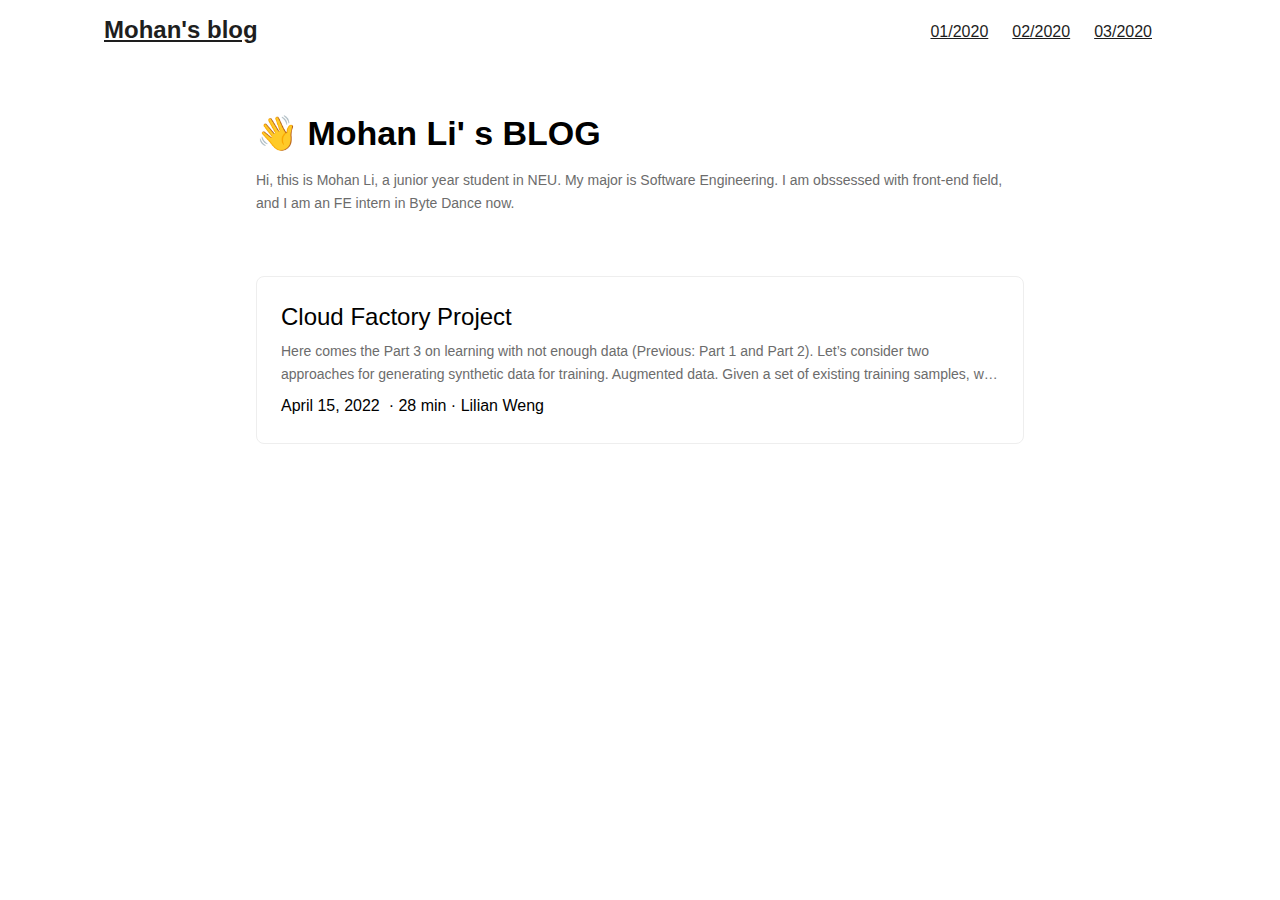
==== index.html @ 45b0d497 "feat: init" ====
<!DOCTYPE html>
<html lang="en">
  <head>
    <meta charset="UTF-8" />
    <meta http-equiv="X-UA-Compatible" content="IE=edge" />
    <meta name="viewport" content="width=device-width, initial-scale=1.0" />
    <title>Mohan li's blog</title>
    <link rel="stylesheet" href="styles/reset.css" />
    <link rel="stylesheet" href="styles/blog.css" />
  </head>
  <body>
    <!-- header -->
    <header class="header">
      <nav class="nav">
        <div class="logo">
          <a href="">Mohan's blog</a>
        </div>
        <ul id="menu">
          <li><a href="">01/2020</a></li>
          <li><a href="">02/2020</a></li>
          <li><a href="">03/2020</a></li>
        </ul>
      </nav>
    </header>

    <!-- main part -->
    <main class="main">
      <!-- my info -->
      <article class="home-info">
        <header class="home-header">
          <h1>👋 Mohan Li' s BLOG</h1>
        </header>
        <section class="header-content">
          <p>
            Hi, this is Mohan Li, a junior year student in NEU. My major is Software Engineering. 
            I am obssessed with front-end field, and I am an FE intern in Byte Dance now. 
          </p>
        </section>
      </article>
      <!-- article entries -->
      <article class="post-entry">
        <header class="entry-header">
          <h2>Cloud Factory Project</h2>
        </header>
        <section class="entry-content">
            <p>
              Here comes the Part 3 on learning with not enough data (Previous:
              Part 1 and Part 2). Let’s consider two approaches for generating
              synthetic data for training. Augmented data. Given a set of
              existing training samples, we can apply a variety of augmentation,
              distortion and transformation to derive new data points without
              losing the key attributes. We have covered a bunch of augmentation
              methods on text and images in a previous post on contrastive
              learning....
            </p>
        </section>
        <footer class="entry-footer">
            <span>April 15, 2022</span>
            &nbsp;·&nbsp;28 min&nbsp;·&nbsp;Lilian Weng
        </footer>
        <a class="entry-link" aria-label="Cloud Factory Project" href="cloudFactory.html"></a>
      </article>
    </main>

    <script src="scripts/blog.js"></script>
  </body>
</html>
---- styles/blog.css ----
/* header */
.nav{
    display: flex;
    flex-wrap: wrap;
    justify-content: space-between;
    max-width: calc(var(--nav-width) + var(--gap) * 2);
    margin-inline-start: auto;
    margin-inline-end: auto;
    line-height: var(--header-height);
}
.nav a{
    color: var(--primary);
}
.logo a{
    font-size: 24px;
    font-weight: 700;
}
#menu{
    list-style: none;
    word-break: keep-all;
    overflow-x: auto;
    white-space: nowrap;
    display: flex;
    margin: auto var(--gap);
}
#menu li+li{
    margin-inline-start: var(--gap);
}
/* main */
.main{
    position: relative;
    min-height: calc(100vh - var(--header-height) - var(--footer-height));
    max-width: calc(var(--main-width) + var(--gap) * 2);
    margin: auto;
    padding: var(--gap);
}
.home-info{
    position: relative;
    display: flex;
    flex-direction: column;
    justify-content: center;
    margin: var(--gap)0 calc(var(--gap) * 2);
}
.home-header{
    overflow: hidden;
    display: -webkit-box;
    -webkit-box-orient: vertical;
    -webkit-line-clamp: 3;
    font-size: 34px;
    line-height: 1.3;
    font-weight: bold;
}
.header-content{
    margin: 14px 0;
    font-size: 16px;
    color: var(--secondary);
    font-size: 14px;
    line-height: 1.6;
    overflow: hidden;
    display: -webkit-box;
    -webkit-box-orient: vertical;
}

.post-entry{
    position: relative;
    margin-bottom: var(--gap);
    padding: var(--gap);
    background: var(--entry);
    border-radius: var(--radius);
    transition: transform .1s;
    border: 1px solid var(--border);
}
.entry-header h2{
    font-size: 24px;
    line-height: 1.3;
}
.entry-content{
    margin: 8px 0;
    color: var(--secondary);
    font-size: 14px;
    line-height: 1.6;
    overflow: hidden;
    display: -webkit-box;
    -webkit-box-orient: vertical;
    -webkit-line-clamp: 2;
}
.entry-link{
    position: absolute;
    left: 0;
    right: 0;
    top: 0;
    bottom: 0;
}
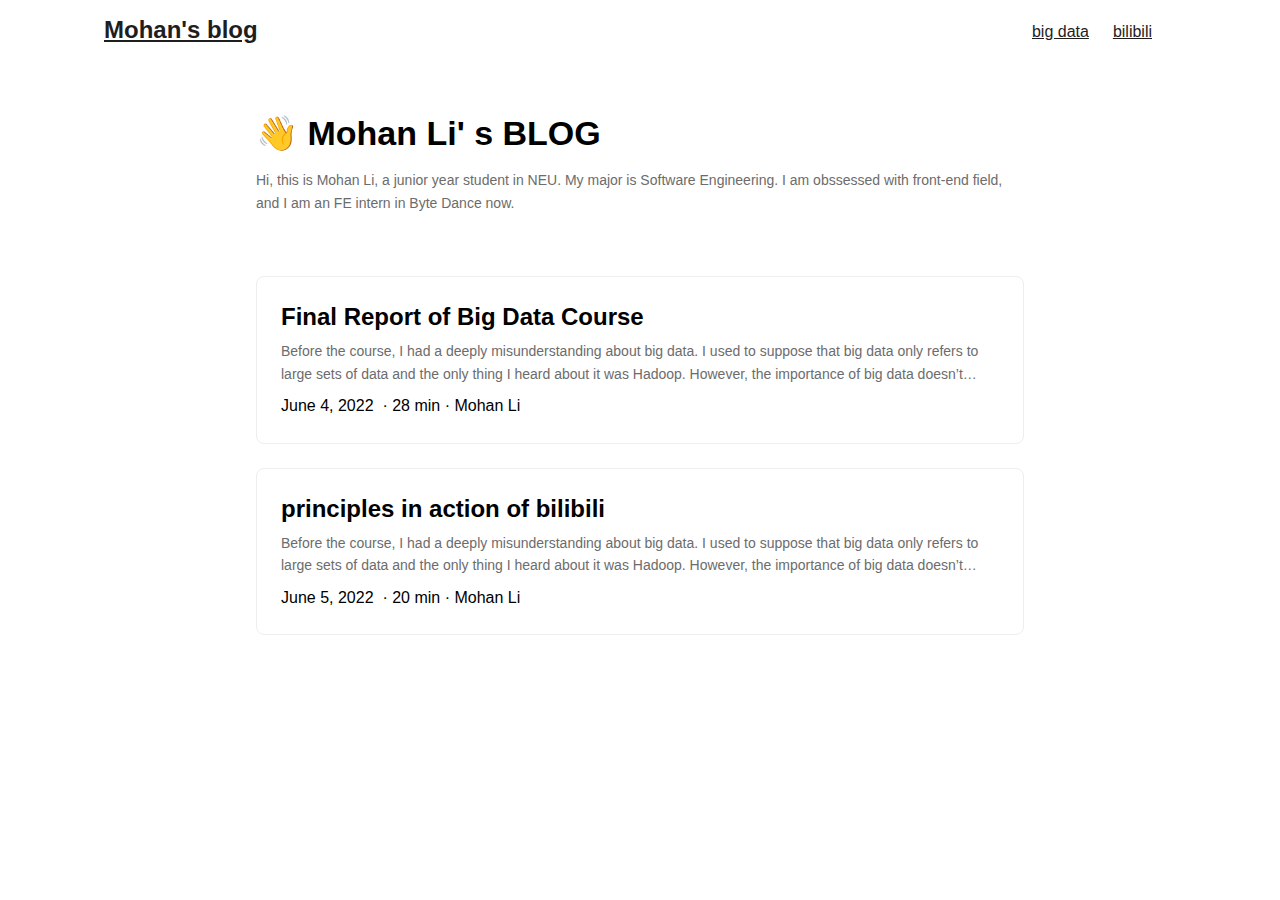
==== commit a790b2bc: "feat: header" ====
--- a/index.html
+++ b/index.html
@@ -10,15 +10,14 @@
   </head>
   <body>
     <!-- header -->
-    <header class="header">
+    <header class="header" id="header">
       <nav class="nav">
         <div class="logo">
           <a href="">Mohan's blog</a>
         </div>
         <ul id="menu">
-          <li><a href="">01/2020</a></li>
-          <li><a href="">02/2020</a></li>
-          <li><a href="">03/2020</a></li>
+          <li><a href="../articles/BigData.html">big data</a></li>
+          <li><a href="../articles/bilibili.html">bilibili</a></li>
         </ul>
       </nav>
     </header>
@@ -32,36 +31,61 @@
         </header>
         <section class="header-content">
           <p>
-            Hi, this is Mohan Li, a junior year student in NEU. My major is Software Engineering. 
-            I am obssessed with front-end field, and I am an FE intern in Byte Dance now. 
+            Hi, this is Mohan Li, a junior year student in NEU. My major is
+            Software Engineering. I am obssessed with front-end field, and I am
+            an FE intern in Byte Dance now.
           </p>
         </section>
       </article>
       <!-- article entries -->
       <article class="post-entry">
         <header class="entry-header">
-          <h2>Cloud Factory Project</h2>
+          <h2>Final Report of Big Data Course</h2>
         </header>
         <section class="entry-content">
-            <p>
-              Here comes the Part 3 on learning with not enough data (Previous:
-              Part 1 and Part 2). Let’s consider two approaches for generating
-              synthetic data for training. Augmented data. Given a set of
-              existing training samples, we can apply a variety of augmentation,
-              distortion and transformation to derive new data points without
-              losing the key attributes. We have covered a bunch of augmentation
-              methods on text and images in a previous post on contrastive
-              learning....
-            </p>
+          <p>
+            Before the course, I had a deeply misunderstanding about big data. I
+            used to suppose that big data only refers to large sets of data and
+            the only thing I heard about it was Hadoop. However, the importance
+            of big data doesn’t simply revolve...
+          </p>
         </section>
         <footer class="entry-footer">
-            <span>April 15, 2022</span>
-            &nbsp;·&nbsp;28 min&nbsp;·&nbsp;Lilian Weng
+          <span>June 4, 2022</span>
+          &nbsp;·&nbsp;28 min&nbsp;·&nbsp;Mohan Li
         </footer>
-        <a class="entry-link" aria-label="Cloud Factory Project" href="cloudFactory.html"></a>
+        <a
+          class="entry-link"
+          aria-label="Cloud Factory Project"
+          href="./articles/BigData.html"
+        ></a>
+      </article>
+
+      <article class="post-entry">
+        <header class="entry-header">
+          <h2>principles in action of bilibili</h2>
+        </header>
+        <section class="entry-content">
+          <p>
+            Before the course, I had a deeply misunderstanding about big data. I
+            used to suppose that big data only refers to large sets of data and
+            the only thing I heard about it was Hadoop. However, the importance
+            of big data doesn’t simply revolve...
+          </p>
+        </section>
+        <footer class="entry-footer">
+          <span>June 5, 2022</span>
+          &nbsp;·&nbsp;20 min&nbsp;·&nbsp;Mohan Li
+        </footer>
+        <a
+          class="entry-link"
+          aria-label="Cloud Factory Project"
+          href="./articles/bilibili.html"
+        ></a>
       </article>
     </main>
 
     <script src="scripts/blog.js"></script>
   </body>
 </html>
+<script src="./scripts/blog.js"></script>
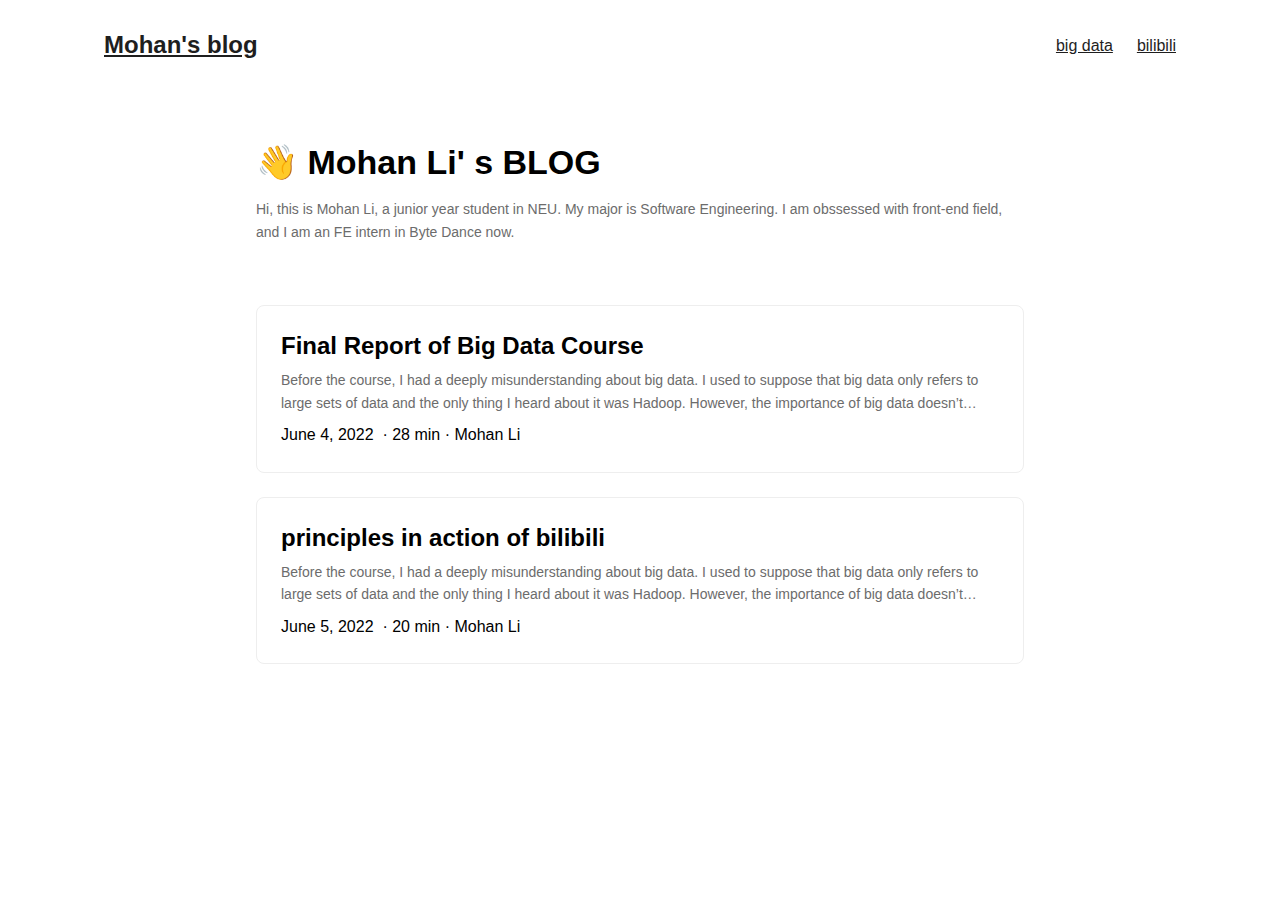
==== commit 23e28ebd: "feat: head icon" ====
--- a/index.html
+++ b/index.html
@@ -5,6 +5,7 @@
     <meta http-equiv="X-UA-Compatible" content="IE=edge" />
     <meta name="viewport" content="width=device-width, initial-scale=1.0" />
     <title>Mohan li's blog</title>
+    <link rel="icon" type="image/png" href="/favicon.png">
     <link rel="stylesheet" href="styles/reset.css" />
     <link rel="stylesheet" href="styles/blog.css" />
   </head>
--- a/styles/blog.css
+++ b/styles/blog.css
@@ -3,6 +3,7 @@
     display: flex;
     flex-wrap: wrap;
     justify-content: space-between;
+    align-items: center;
     max-width: calc(var(--nav-width) + var(--gap) * 2);
     margin-inline-start: auto;
     margin-inline-end: auto;
@@ -21,7 +22,6 @@
     overflow-x: auto;
     white-space: nowrap;
     display: flex;
-    margin: auto var(--gap);
 }
 #menu li+li{
     margin-inline-start: var(--gap);
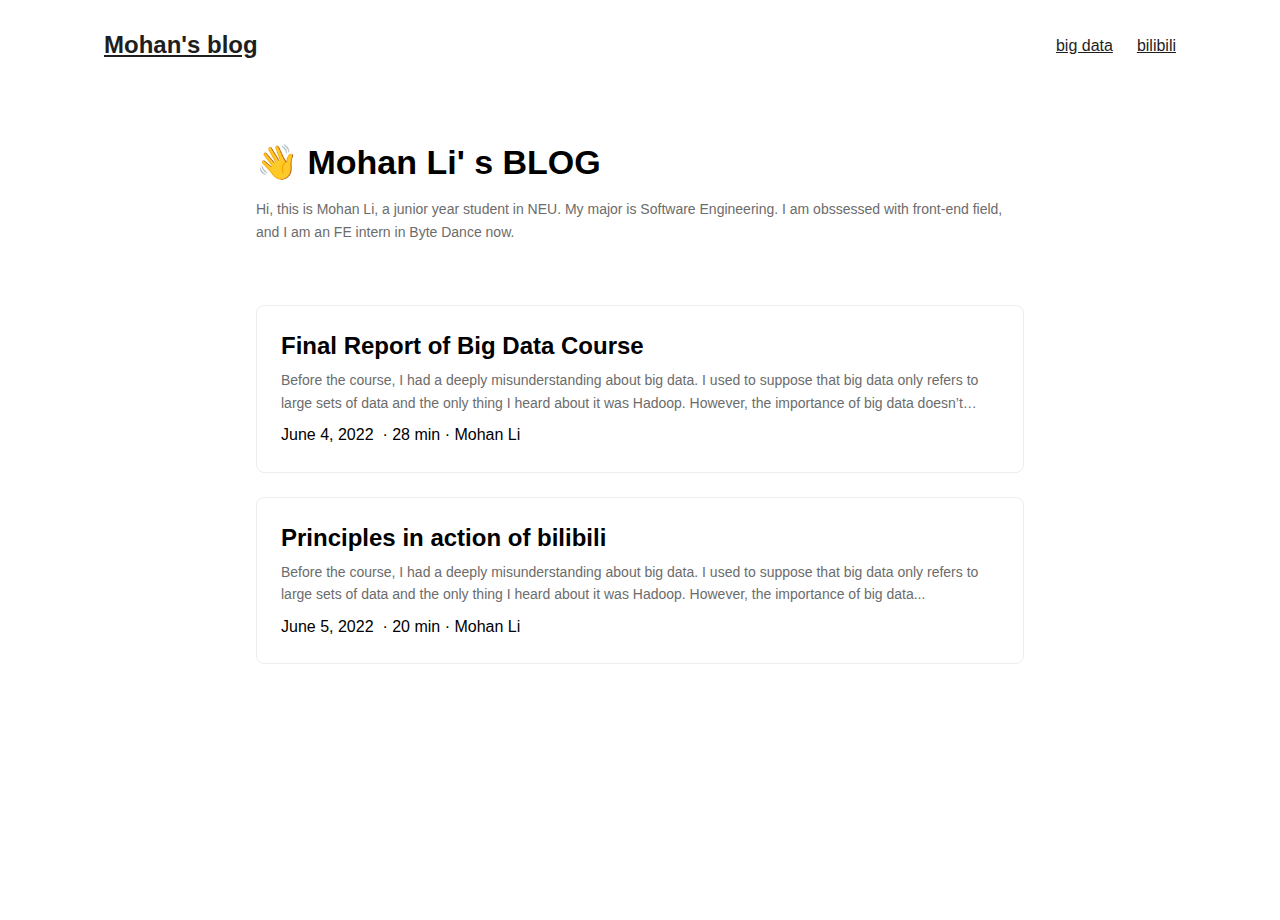
==== commit f9e4b9e4: "add json" ====
--- a/index.html
+++ b/index.html
@@ -5,16 +5,46 @@
     <meta http-equiv="X-UA-Compatible" content="IE=edge" />
     <meta name="viewport" content="width=device-width, initial-scale=1.0" />
     <title>Mohan li's blog</title>
-    <link rel="icon" type="image/png" href="/favicon.png">
+    <link rel="icon" type="image/png" href="./favicon.png" />
     <link rel="stylesheet" href="styles/reset.css" />
     <link rel="stylesheet" href="styles/blog.css" />
+    <!--request data from json on server-->
+    <script>
+      function loadXMLDoc() {
+        var xmlhttp;
+        if (window.XMLHttpRequest) {
+          //  IE7+, Firefox, Chrome, Opera, Safari browser executes the code
+          xmlhttp = new XMLHttpRequest();
+        } else {
+          // IE6, IE5 browser executes the code
+          xmlhttp = new ActiveXObject("Microsoft.XMLHTTP");
+        }
+        xmlhttp.onreadystatechange = function () {  
+          if (xmlhttp.readyState == 4 && xmlhttp.status == 200) {
+            myObj = JSON.parse(this.responseText);
+            // top title and introduction
+            document.getElementById("bigTitle").innerText = myObj.bigTitle
+            document.getElementById("intro").innerText = myObj.intro
+            // article part
+            myObj.MyProject.forEach((value, index) => {
+              document.getElementsByClassName("title")[index].innerText =
+                value["title"];
+              document.getElementsByClassName("description")[index].innerText =
+                value["description"];
+            });
+          }
+        };
+        xmlhttp.open("GET", "article.json", true);
+        xmlhttp.send();
+      }
+    </script>
   </head>
-  <body>
+  <body onload="loadXMLDoc()">
     <!-- header -->
     <header class="header" id="header">
       <nav class="nav">
         <div class="logo">
-          <a href="">Mohan's blog</a>
+          <a  href="">Mohan's blog</a>
         </div>
         <ul id="menu">
           <li><a href="../articles/BigData.html">big data</a></li>
@@ -28,50 +58,34 @@
       <!-- my info -->
       <article class="home-info">
         <header class="home-header">
-          <h1>👋 Mohan Li' s BLOG</h1>
+          <h1 id="bigTitle"></h1>
         </header>
         <section class="header-content">
-          <p>
-            Hi, this is Mohan Li, a junior year student in NEU. My major is
-            Software Engineering. I am obssessed with front-end field, and I am
-            an FE intern in Byte Dance now.
+          <p id="intro">
           </p>
         </section>
       </article>
       <!-- article entries -->
       <article class="post-entry">
         <header class="entry-header">
-          <h2>Final Report of Big Data Course</h2>
+          <h2 class="title"></h2>
         </header>
         <section class="entry-content">
-          <p>
-            Before the course, I had a deeply misunderstanding about big data. I
-            used to suppose that big data only refers to large sets of data and
-            the only thing I heard about it was Hadoop. However, the importance
-            of big data doesn’t simply revolve...
-          </p>
+          <p class="description"></p>
         </section>
         <footer class="entry-footer">
           <span>June 4, 2022</span>
           &nbsp;·&nbsp;28 min&nbsp;·&nbsp;Mohan Li
         </footer>
-        <a
-          class="entry-link"
-          aria-label="Cloud Factory Project"
-          href="./articles/BigData.html"
-        ></a>
+        <a class="entry-link" href="./articles/BigData.html"></a>
       </article>
 
       <article class="post-entry">
         <header class="entry-header">
-          <h2>principles in action of bilibili</h2>
+          <h2 class="title"></h2>
         </header>
         <section class="entry-content">
-          <p>
-            Before the course, I had a deeply misunderstanding about big data. I
-            used to suppose that big data only refers to large sets of data and
-            the only thing I heard about it was Hadoop. However, the importance
-            of big data doesn’t simply revolve...
+          <p class="description">
           </p>
         </section>
         <footer class="entry-footer">
@@ -80,13 +94,9 @@
         </footer>
         <a
           class="entry-link"
-          aria-label="Cloud Factory Project"
           href="./articles/bilibili.html"
         ></a>
       </article>
     </main>
-
-    <script src="scripts/blog.js"></script>
   </body>
 </html>
-<script src="./scripts/blog.js"></script>
